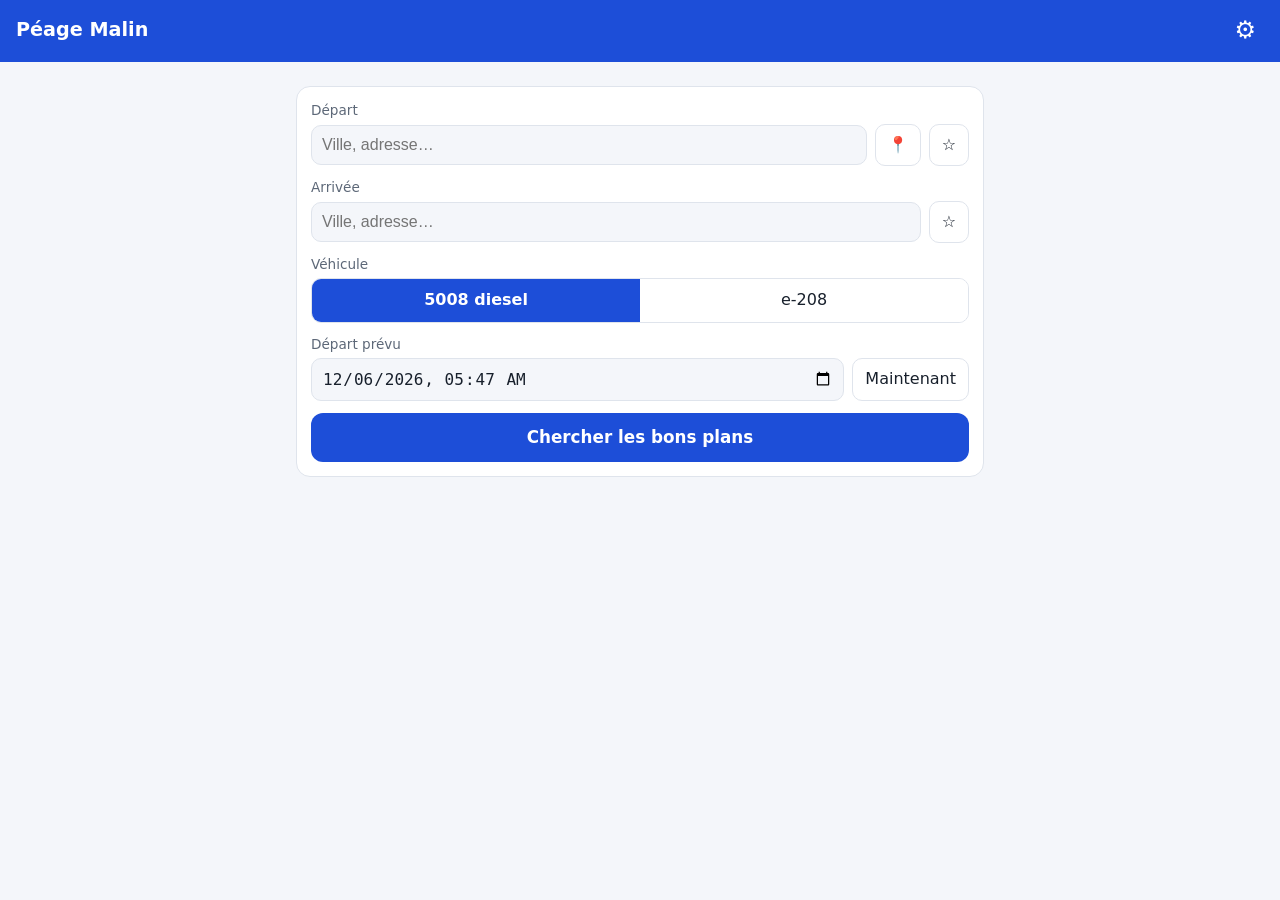
==== index.html @ e409fdcf "e-208 charge stopped automatically at 6:00 (always on Tempo red days, otherwise unless skipped from " ====
<!doctype html>
<html lang="fr">
<head>
<meta charset="utf-8">
<meta name="viewport" content="width=device-width, initial-scale=1, viewport-fit=cover">
<title>Péage Malin</title>
<meta name="description" content="Trouver les bons compromis entre péages, énergie et temps de trajet">
<meta name="theme-color" content="#1d4ed8">
<link rel="manifest" href="manifest.webmanifest">
<link rel="icon" href="icon.svg" type="image/svg+xml">
<link rel="apple-touch-icon" href="icon.svg">
<link rel="stylesheet" href="css/app.css">
</head>
<body>
<header class="top">
  <h1>Péage Malin</h1>
  <button id="btnSettings" class="icon-btn" aria-label="Réglages">⚙︎</button>
</header>

<main>
  <section id="enroute" class="card enroute hidden" aria-live="polite"></section>
  <section id="chargeCard" class="card chargecard hidden"></section>
  <section id="trips" class="card hidden">
    <h2>Mes trajets</h2>
    <div id="tripList"></div>
  </section>

  <form id="form" class="card" autocomplete="off">
    <label class="field">
      <span>Départ</span>
      <div class="row">
        <input id="from" type="text" placeholder="Ville, adresse…" required>
        <button type="button" id="btnHere" class="small-btn" title="Ma position" aria-label="Ma position">📍</button>
        <button type="button" id="btnSaveFrom" class="small-btn" title="Enregistrer ce lieu" aria-label="Enregistrer ce lieu">☆</button>
      </div>
      <ul class="suggest" id="fromSuggest"></ul>
      <div class="chips" id="fromChips"></div>
    </label>
    <label class="field">
      <span>Arrivée</span>
      <div class="row">
        <input id="to" type="text" placeholder="Ville, adresse…" required>
        <button type="button" id="btnSaveTo" class="small-btn" title="Enregistrer ce lieu" aria-label="Enregistrer ce lieu">☆</button>
      </div>
      <ul class="suggest" id="toSuggest"></ul>
      <div class="chips" id="toChips"></div>
    </label>
    <div class="field">
      <span>Véhicule</span>
      <div class="seg" id="vehSeg">
        <button type="button" data-v="diesel" class="on">5008 diesel</button>
        <button type="button" data-v="ev">e-208</button>
      </div>
    </div>
    <div id="evBox" class="evbox hidden">
      <div id="carLive" class="carlive hidden"></div>
      <label class="field inline"><span>🔋 Batterie au départ (%)</span><input id="evStart" type="number" min="5" max="100" step="5" inputmode="numeric"></label>
      <label class="field inline"><span>Batterie voulue à l'arrivée (%) <small>facultatif</small></span><input id="evArrive" type="number" min="0" max="90" step="5" inputmode="numeric" placeholder="8"></label>
      <label class="tick"><input id="evLunch" type="checkbox"> 🍽️ Déjeuner pendant une recharge</label>
      <label class="tick"><input id="evNoCharge" type="checkbox"> ♾️ Ignorer la recharge (autonomie illimitée)</label>
    </div>
    <label class="field">
      <span>Départ prévu</span>
      <div class="row">
        <input id="when" type="datetime-local">
        <button type="button" id="btnNow" class="small-btn">Maintenant</button>
      </div>
    </label>
    <button id="btnGo" class="primary" type="submit">Chercher les bons plans</button>
  </form>

  <section id="progress" class="card hidden" aria-live="polite">
    <div class="bar"><div id="barFill"></div></div>
    <p id="progressText">…</p>
  </section>

  <section id="error" class="card error hidden"></section>

  <section id="results" class="hidden">
    <div class="card" id="summary"></div>

    <div class="card">
      <h2>Combien de temps en plus j'accepte ?</h2>
      <input id="budget" type="range" min="0" max="90" step="5" value="30">
      <p id="budgetText" class="budget-text"></p>
      <div id="budgetRoute"></div>
    </div>

    <div class="card">
      <h2>Économie selon le temps perdu</h2>
      <div id="chart"></div>
      <p class="hint">Chaque point est un itinéraire « efficace » (aucun autre n'est à la fois plus rapide et moins cher). Touchez un point pour le voir.</p>
    </div>

    <div class="card">
      <h2>Tous les bons itinéraires</h2>
      <div id="list"></div>
    </div>
    <p class="hint center" id="footStats"></p>
  </section>
</main>

<dialog id="settings">
  <form method="dialog" class="settings" novalidate>
    <h2>Réglages</h2>
    <label class="field"><span>Clé TomTom (gratuite)</span><input id="sKey" type="text" spellcheck="false"></label>
    <label class="field"><span>Canal de ma voiture (e-208)</span><input id="sCar" type="text" spellcheck="false" autocapitalize="none" autocomplete="off" placeholder="pm-…"></label>
    <h3>5008 diesel</h3>
    <label class="field inline"><span>Consommation (L/100 km)</span><input id="sLper100" type="number" step="any"></label>
    <label class="field inline"><span>Prix du gazole (€/L)</span><input id="sDiesel" type="number" step="any"></label>
    <h3>e-208</h3>
    <label class="field inline"><span>Autoroute à 110, été (kWh/100 km)</span><input id="sKwhM" type="number" step="any"></label>
    <label class="field inline"><span>Autoroute à 110, hiver nov.–mars (kWh/100 km)</span><input id="sKwhMW" type="number" step="any"></label>
    <label class="field inline"><span>Autres routes (kWh/100 km)</span><input id="sKwhO" type="number" step="any"></label>
    <label class="field inline"><span>Batterie utile (kWh)</span><input id="sBatt" type="number" step="any"></label>
    <label class="field inline"><span>Électricité maison (€/kWh)</span><input id="sHome" type="number" step="any"></label>
    <label class="field inline"><span>Recharge rapide, réseau au prix inconnu (€/kWh)</span><input id="sFast" type="number" step="any"></label>
    <label class="field inline"><span>Durée du déjeuner (min)</span><input id="sLunch" type="number" step="any"></label>
    <label class="field inline"><span>Réserve minimum en roulant (%)</span><input id="sReserve" type="number" step="any"></label>
    <div class="row end">
      <button value="cancel" class="small-btn">Annuler</button>
      <button value="ok" id="sSave" class="primary small">Enregistrer</button>
    </div>
    <h3>Mes lieux</h3>
    <div id="placeList"></div>
    <p class="hint">Vos lieux, trajets, clé et réglages sont enregistrés uniquement sur ce téléphone (rien n'est envoyé
      à GitHub ni ailleurs). Pour chercher un itinéraire, seuls le départ et l'arrivée sont envoyés à TomTom.</p>
    <p class="hint">Tarifs péages classe 1 : <span id="dataVersion"></span></p>
  </form>
</dialog>

<script type="module" src="js/app.js"></script>
</body>
</html>
---- css/app.css ----
:root {
  --bg: #f4f6fa; --card: #ffffff; --text: #18202c; --muted: #5d6878; --line: #dfe4ec;
  --accent: #1d4ed8; --accent-text: #ffffff; --good: #15803d; --best: #b45309; --bad: #b91c1c;
  --chip: #eef2ff;
}
@media (prefers-color-scheme: dark) {
  :root:not([data-theme="light"]) {
    --bg: #0f141b; --card: #18202b; --text: #e8edf4; --muted: #9aa6b6; --line: #2a3442;
    --accent: #4f7cff; --accent-text: #ffffff; --good: #4ade80; --best: #fbbf24; --bad: #f87171; --chip: #1f2a3a;
  }
}
* { box-sizing: border-box; }
html, body { margin: 0; background: var(--bg); color: var(--text);
  font: 16px/1.4 system-ui, -apple-system, "Segoe UI", Roboto, sans-serif; }
main { max-width: 720px; margin: 0 auto; padding: 12px 16px 40px; }
.top { position: sticky; top: 0; z-index: 5; display: flex; align-items: center; justify-content: space-between;
  padding: 10px 16px; background: var(--accent); color: var(--accent-text); }
.top h1 { font-size: 1.2rem; margin: 0; }
.icon-btn { background: none; border: 0; color: inherit; font-size: 1.5rem; padding: 4px 8px; }
.card { background: var(--card); border: 1px solid var(--line); border-radius: 14px; padding: 14px; margin: 12px 0; }
h2 { font-size: 1.05rem; margin: 0 0 10px; }
h3 { font-size: .95rem; margin: 14px 0 4px; color: var(--muted); }
.field { display: block; margin-bottom: 12px; position: relative; }
.field > span { display: block; font-size: .85rem; color: var(--muted); margin-bottom: 4px; }
.field.inline { display: flex; align-items: center; justify-content: space-between; gap: 10px; margin-bottom: 8px; }
.field.inline span { margin: 0; }
.field.inline input { width: 90px; }
input[type=text], input[type=number], input[type=datetime-local], select { width: 100%; padding: 10px; font-size: 1rem;
  border: 1px solid var(--line); border-radius: 10px; background: var(--bg); color: var(--text); min-width: 0; }
.row { display: flex; gap: 8px; align-items: center; }
.row.end { justify-content: flex-end; }
button { font: inherit; cursor: pointer; }
.primary { width: 100%; padding: 13px; border: 0; border-radius: 12px; background: var(--accent); color: var(--accent-text);
  font-weight: 600; font-size: 1.05rem; }
.primary.small { width: auto; padding: 9px 16px; font-size: 1rem; }
.primary:disabled { opacity: .5; }
.small-btn { padding: 9px 12px; border: 1px solid var(--line); border-radius: 10px; background: var(--card); color: var(--text); white-space: nowrap; }
.seg { display: flex; border: 1px solid var(--line); border-radius: 10px; overflow: hidden; }
.seg button { flex: 1; padding: 10px; border: 0; background: var(--card); color: var(--text); }
.seg button.on { background: var(--accent); color: var(--accent-text); font-weight: 600; }
.suggest { list-style: none; margin: 2px 0 0; padding: 0; position: absolute; left: 0; right: 0; z-index: 4;
  background: var(--card); border: 1px solid var(--line); border-radius: 10px; max-height: 240px; overflow: auto; }
.suggest:empty { display: none; }
.suggest li { padding: 10px; border-bottom: 1px solid var(--line); font-size: .9rem; }
.hidden { display: none !important; }
.bar { height: 8px; background: var(--line); border-radius: 4px; overflow: hidden; }
#barFill { height: 100%; width: 0; background: var(--accent); transition: width .3s; }
#progressText { margin: 8px 0 0; color: var(--muted); font-size: .9rem; }
.error { border-color: var(--bad); color: var(--bad); }
.hint { color: var(--muted); font-size: .82rem; margin: 8px 0 0; }
.center { text-align: center; }
.big { font-size: 1.6rem; font-weight: 700; }
.route { border: 1px solid var(--line); border-radius: 12px; padding: 12px; margin-bottom: 10px; }
.route.sel { outline: 2px solid var(--accent); }
.route .head { display: flex; justify-content: space-between; align-items: baseline; gap: 8px; }
.route .save { font-size: 1.25rem; font-weight: 700; color: var(--good); }
.route .lost { font-weight: 600; }
.route .label { margin: 6px 0; }
.route .meta { color: var(--muted); font-size: .85rem; }
.route .actions { display: flex; gap: 8px; margin-top: 10px; flex-wrap: wrap; }
.route .actions a, .route .actions button { flex: 1; text-align: center; padding: 9px; border-radius: 10px; text-decoration: none;
  border: 1px solid var(--line); background: var(--card); color: var(--text); font-size: .92rem; }
.route .actions a.gm { background: var(--accent); color: var(--accent-text); border-color: var(--accent); font-weight: 600; }
.badge { display: inline-block; font-size: .78rem; font-weight: 700; padding: 2px 8px; border-radius: 99px; background: var(--chip); }
.badge.best { color: var(--best); }
.badge.free { color: var(--good); }
.details { margin-top: 8px; font-size: .85rem; color: var(--muted); }
.details li { margin: 2px 0; }
input[type=range] { width: 100%; accent-color: var(--accent); }
.budget-text { font-weight: 600; margin: 6px 0 10px; }
#chart svg { width: 100%; height: auto; display: block; }
#chart .pt { cursor: pointer; }
dialog { border: 0; border-radius: 16px; padding: 0; width: min(92vw, 460px); background: var(--card); color: var(--text); }
dialog::backdrop { background: rgba(0, 0, 0, .45); }
.settings { padding: 16px; }
.chips { display: flex; flex-wrap: wrap; gap: 6px; margin-top: 6px; }
.chips:empty { display: none; }
.chip { border: 1px solid var(--line); background: var(--chip); color: var(--text); border-radius: 99px; padding: 5px 12px; font-size: .88rem; }
.split { color: var(--muted); font-size: .85rem; margin-top: 2px; }
.trip { border: 1px solid var(--line); border-radius: 12px; padding: 12px; margin-bottom: 10px; }
.trip .name { font-weight: 700; }
.trip .actions { display: flex; gap: 8px; margin-top: 10px; flex-wrap: wrap; }
.trip .actions a, .trip .actions button { flex: 1; text-align: center; padding: 9px; border-radius: 10px; text-decoration: none;
  border: 1px solid var(--line); background: var(--card); color: var(--text); font-size: .92rem; min-width: 30%; }
.trip .actions .primary-act { background: var(--accent); color: var(--accent-text); border-color: var(--accent); font-weight: 600; }
.check { margin-top: 10px; padding: 10px; border-radius: 10px; background: var(--bg); font-size: .9rem; }
.check b { display: block; margin-bottom: 4px; }
.check.ok b { color: var(--good); } .check.warn b { color: var(--best); } .check.bad b { color: var(--bad); }
.check p { margin: 3px 0; }
.place { display: flex; justify-content: space-between; align-items: center; gap: 8px; padding: 6px 0; border-bottom: 1px solid var(--line); font-size: .92rem; }
.place span { overflow: hidden; text-overflow: ellipsis; }
.del { border: 1px solid var(--line); background: var(--card); color: var(--bad); border-radius: 8px; padding: 4px 10px; }

.evbox { margin: -4px 0 12px; padding: 10px 12px; border: 1px solid var(--line); border-radius: 10px; }
.evbox .field.inline { margin-bottom: 8px; }
.tick { display: flex; align-items: center; gap: 8px; font-size: .92rem; margin: 6px 0; }
.tick input { width: 20px; height: 20px; }
.charge { margin-top: 6px; padding: 8px 10px; border-radius: 10px; background: var(--bg); font-size: .85rem; }
.charge p { margin: 2px 0; }
.charge .warn { color: var(--bad); }
.evbox .field.inline input { width: 80px; flex: none; }
.carlive { font-size: .88rem; margin-bottom: 8px; padding-bottom: 8px; border-bottom: 1px solid var(--line); }
.carlive p { margin: 2px 0; }
.carlive .big { font-size: 1.05rem; }
.carlive .old { color: var(--muted); }
.route .actions.two .fav { flex-basis: 100%; }
.route .actions .gms { display: contents; }

/* "En route" battery check (D-037) */
.enroute { border-left: 6px solid var(--good); }
.enroute.juste { border-left-color: var(--best); }
.enroute.non { border-left-color: var(--bad); }
.enroute h2 { margin: 0 0 6px; font-size: 1.15rem; }
.enroute p { margin: 4px 0; font-size: .92rem; }
.enroute .first { font-size: 1rem; font-weight: 600; }
.enroute .old { color: var(--muted); font-size: .82rem; }
.enroute .actions { display: flex; gap: 8px; margin-top: 10px; flex-wrap: wrap; }
.enroute .actions button, .enroute .actions a { flex: 1; padding: 9px; border-radius: 10px; border: 1px solid var(--line);
  background: var(--card); color: var(--text); font-size: .9rem; text-align: center; text-decoration: none; }
.enroute .ntfy { margin-top: 10px; padding: 8px 10px; border-radius: 10px; background: var(--bg); font-size: .85rem; }
.enroute code { word-break: break-all; }
.follow { background: var(--chip) !important; font-weight: 600; }

/* charge stop at 6:00 (D-038) */
.chargecard p { margin: 4px 0; font-size: .92rem; }
.chargecard .old { color: var(--muted); font-size: .82rem; }
.chargecard.red { border-left: 6px solid var(--bad); }
.chargecard button { margin-top: 8px; width: 100%; padding: 9px; border-radius: 10px; border: 1px solid var(--line);
  background: var(--card); color: var(--text); font-size: .9rem; }
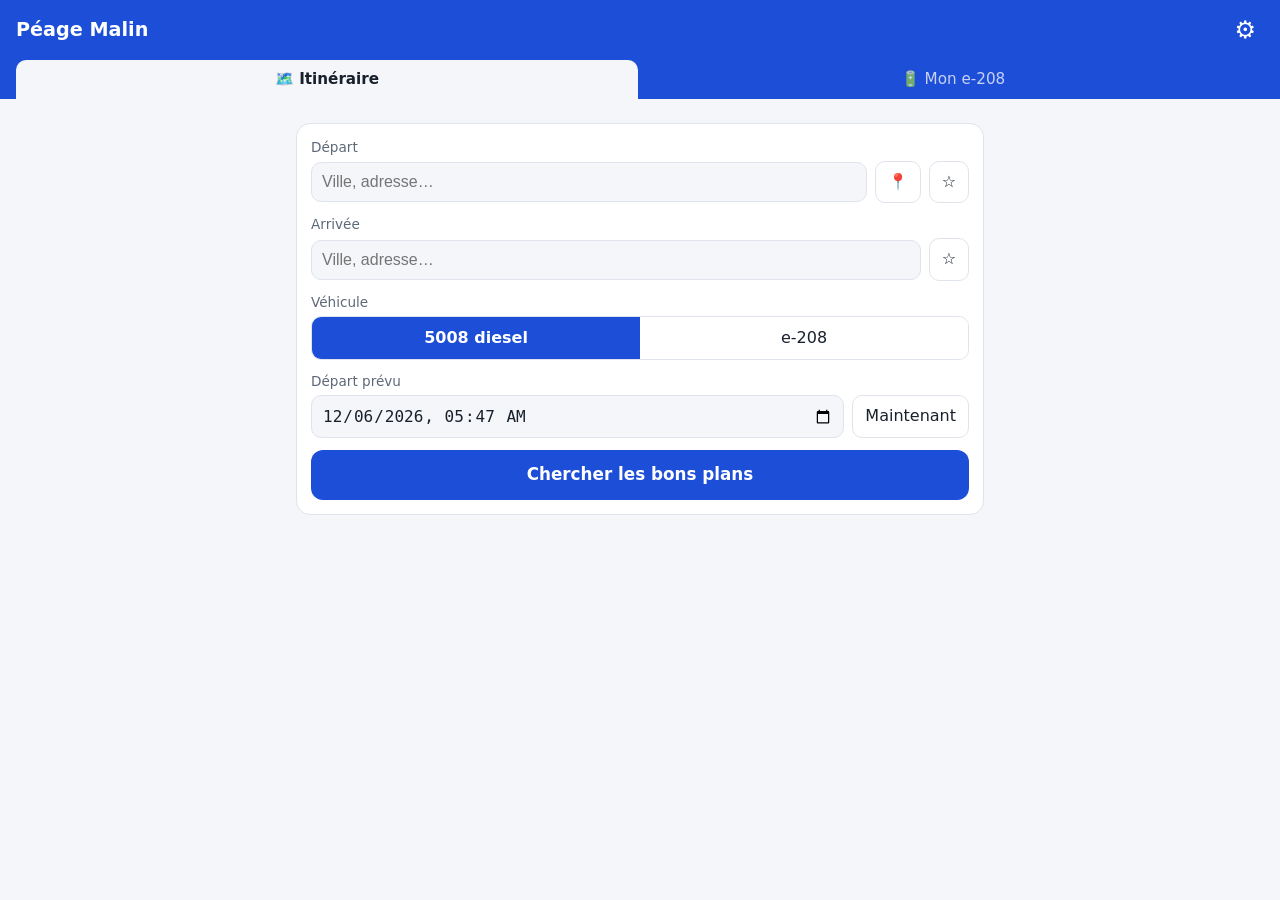
==== commit b87f93dd: "App split in two tabs: route planner / my e-208 (car status, En route check, charge card), app v19 C" ====
--- a/index.html
+++ b/index.html
@@ -15,11 +15,23 @@
 <header class="top">
   <h1>Péage Malin</h1>
   <button id="btnSettings" class="icon-btn" aria-label="Réglages">⚙︎</button>
+  <nav class="tabs" role="tablist">
+    <button type="button" role="tab" id="tabBtnRoute" data-tab="route" class="on">🗺️ Itinéraire</button>
+    <button type="button" role="tab" id="tabBtnCar" data-tab="car">🔋 Mon e-208 <span id="tabDot" class="dot hidden"></span></button>
+  </nav>
 </header>
 
 <main>
+<div id="tabCar" class="tab hidden" role="tabpanel">
   <section id="enroute" class="card enroute hidden" aria-live="polite"></section>
+  <section id="carCard" class="card carcard">
+    <h2>Ma voiture</h2>
+    <div id="carLive" class="carlive"></div>
+  </section>
   <section id="chargeCard" class="card chargecard hidden"></section>
+</div>
+
+<div id="tabRoute" class="tab" role="tabpanel">
   <section id="trips" class="card hidden">
     <h2>Mes trajets</h2>
     <div id="tripList"></div>
@@ -53,7 +65,7 @@
       </div>
     </div>
     <div id="evBox" class="evbox hidden">
-      <div id="carLive" class="carlive hidden"></div>
+      <p id="carMini" class="carmini hidden"></p>
       <label class="field inline"><span>🔋 Batterie au départ (%)</span><input id="evStart" type="number" min="5" max="100" step="5" inputmode="numeric"></label>
       <label class="field inline"><span>Batterie voulue à l'arrivée (%) <small>facultatif</small></span><input id="evArrive" type="number" min="0" max="90" step="5" inputmode="numeric" placeholder="8"></label>
       <label class="tick"><input id="evLunch" type="checkbox"> 🍽️ Déjeuner pendant une recharge</label>
@@ -98,6 +110,7 @@
     </div>
     <p class="hint center" id="footStats"></p>
   </section>
+</div>
 </main>
 
 <dialog id="settings">
--- a/css/app.css
+++ b/css/app.css
@@ -15,7 +15,15 @@
 main { max-width: 720px; margin: 0 auto; padding: 12px 16px 40px; }
 .top { position: sticky; top: 0; z-index: 5; display: flex; align-items: center; justify-content: space-between;
   padding: 10px 16px; background: var(--accent); color: var(--accent-text); }
+.top { flex-wrap: wrap; padding-bottom: 0; }
 .top h1 { font-size: 1.2rem; margin: 0; }
+.tabs { flex-basis: 100%; display: flex; gap: 4px; margin-top: 8px; }
+.tabs button { flex: 1; padding: 9px 6px; border: 0; border-radius: 10px 10px 0 0; background: transparent;
+  color: var(--accent-text); opacity: .75; font-size: .95rem; }
+.tabs button.on { background: var(--bg); color: var(--text); opacity: 1; font-weight: 600; }
+.tabs .dot { display: inline-block; width: 8px; height: 8px; border-radius: 50%; background: var(--good); vertical-align: middle; }
+.tabs .dot.juste { background: var(--best); } .tabs .dot.non { background: var(--bad); }
+.carmini { font-size: .85rem; color: var(--muted); margin: 0 0 8px; }
 .icon-btn { background: none; border: 0; color: inherit; font-size: 1.5rem; padding: 4px 8px; }
 .card { background: var(--card); border: 1px solid var(--line); border-radius: 14px; padding: 14px; margin: 12px 0; }
 h2 { font-size: 1.05rem; margin: 0 0 10px; }
@@ -99,7 +107,7 @@
 .charge p { margin: 2px 0; }
 .charge .warn { color: var(--bad); }
 .evbox .field.inline input { width: 80px; flex: none; }
-.carlive { font-size: .88rem; margin-bottom: 8px; padding-bottom: 8px; border-bottom: 1px solid var(--line); }
+.carlive { font-size: .9rem; }
 .carlive p { margin: 2px 0; }
 .carlive .big { font-size: 1.05rem; }
 .carlive .old { color: var(--muted); }
@@ -124,6 +132,8 @@
 /* charge stop at 6:00 (D-038) */
 .chargecard p { margin: 4px 0; font-size: .92rem; }
 .chargecard .old { color: var(--muted); font-size: .82rem; }
+.chargecard .nowbtns { display: flex; gap: 8px; }
+.chargecard .nowbtns button { flex: 1; }
 .chargecard.red { border-left: 6px solid var(--bad); }
 .chargecard button { margin-top: 8px; width: 100%; padding: 9px; border-radius: 10px; border: 1px solid var(--line);
   background: var(--card); color: var(--text); font-size: .9rem; }
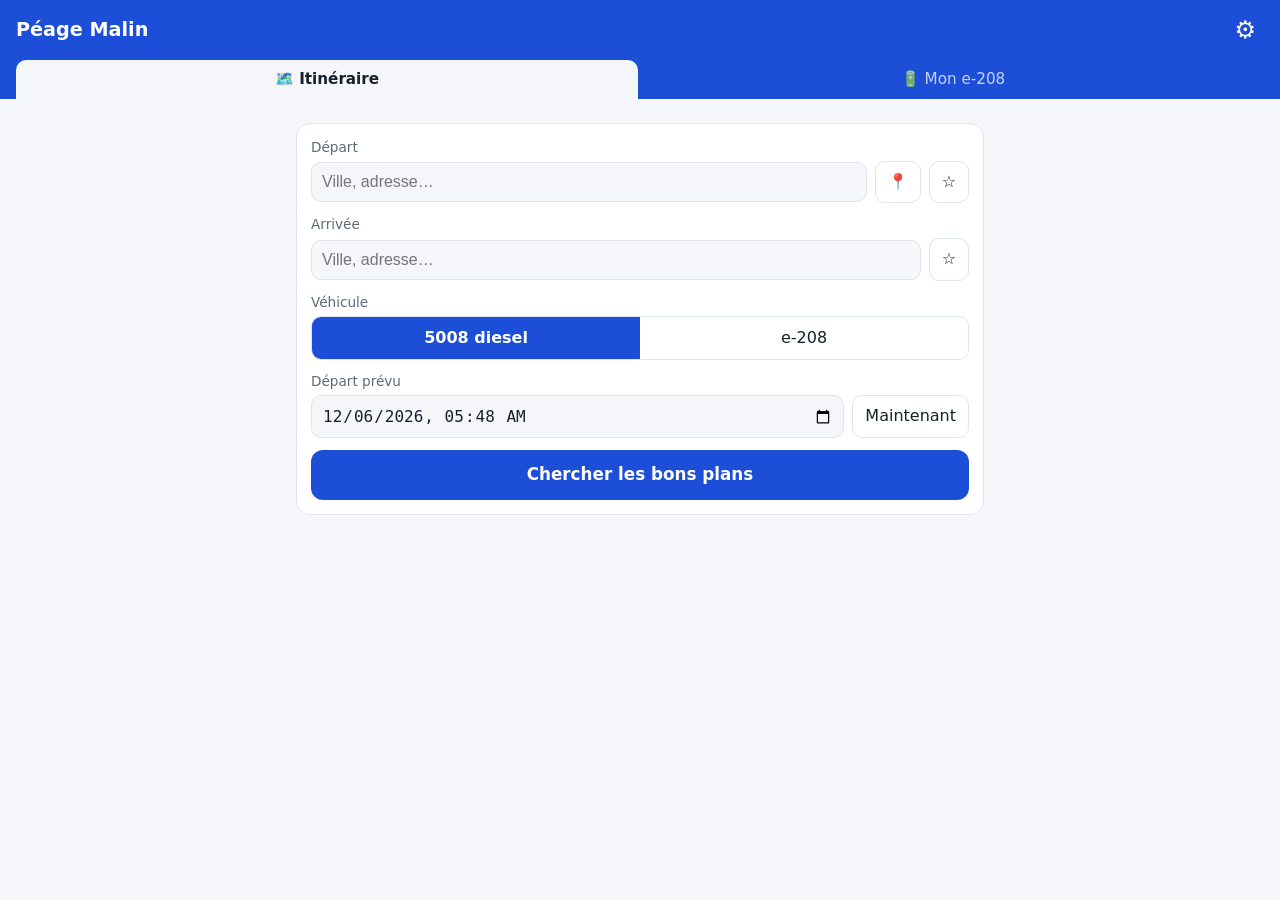
==== commit 3e938582: "e-208: usual departure battery (100 %) instead of the car's current level for later departures, char" ====
--- a/index.html
+++ b/index.html
@@ -66,8 +66,8 @@
     </div>
     <div id="evBox" class="evbox hidden">
       <p id="carMini" class="carmini hidden"></p>
-      <label class="field inline"><span>🔋 Batterie au départ (%)</span><input id="evStart" type="number" min="5" max="100" step="5" inputmode="numeric"></label>
-      <label class="field inline"><span>Batterie voulue à l'arrivée (%) <small>facultatif</small></span><input id="evArrive" type="number" min="0" max="90" step="5" inputmode="numeric" placeholder="8"></label>
+      <label class="field inline"><span>🔋 Batterie au départ (%)</span><input id="evStart" type="number" min="1" max="100" step="1" inputmode="numeric"></label>
+      <label class="field inline"><span>Batterie voulue à l'arrivée (%) <small>facultatif</small></span><input id="evArrive" type="number" min="0" max="90" step="1" inputmode="numeric" placeholder="8"></label>
       <label class="tick"><input id="evLunch" type="checkbox"> 🍽️ Déjeuner pendant une recharge</label>
       <label class="tick"><input id="evNoCharge" type="checkbox"> ♾️ Ignorer la recharge (autonomie illimitée)</label>
     </div>
@@ -130,6 +130,7 @@
     <label class="field inline"><span>Recharge rapide, réseau au prix inconnu (€/kWh)</span><input id="sFast" type="number" step="any"></label>
     <label class="field inline"><span>Durée du déjeuner (min)</span><input id="sLunch" type="number" step="any"></label>
     <label class="field inline"><span>Réserve minimum en roulant (%)</span><input id="sReserve" type="number" step="any"></label>
+    <label class="field inline"><span>Batterie au départ quand la voiture a chargé (%)</span><input id="sUsual" type="number" min="20" max="100" step="1"></label>
     <div class="row end">
       <button value="cancel" class="small-btn">Annuler</button>
       <button value="ok" id="sSave" class="primary small">Enregistrer</button>
@@ -137,7 +138,7 @@
     <h3>Mes lieux</h3>
     <div id="placeList"></div>
     <p class="hint">Vos lieux, trajets, clé et réglages sont enregistrés uniquement sur ce téléphone (rien n'est envoyé
-      à GitHub ni ailleurs). Pour chercher un itinéraire, seuls le départ et l'arrivée sont envoyés à TomTom.</p>
+      à GitHub ni ailleurs). Pour chercher un itinéraire, seuls le départ et l'arrivée sont envoyés à TomTom (et, pour l'e-208, leur position arrondie à ~10 km à Open-Meteo pour la température et le vent prévus, ainsi que le tracé des itinéraires retenus pour le relief).</p>
     <p class="hint">Tarifs péages classe 1 : <span id="dataVersion"></span></p>
   </form>
 </dialog>
--- a/css/app.css
+++ b/css/app.css
@@ -125,6 +125,8 @@
 .enroute .actions { display: flex; gap: 8px; margin-top: 10px; flex-wrap: wrap; }
 .enroute .actions button, .enroute .actions a { flex: 1; padding: 9px; border-radius: 10px; border: 1px solid var(--line);
   background: var(--card); color: var(--text); font-size: .9rem; text-align: center; text-decoration: none; }
+.chargecard .ntfy { margin-top: 10px; padding: 8px 10px; border-radius: 10px; background: var(--bg); font-size: .85rem; }
+.chargecard .ntfy code { word-break: break-all; }
 .enroute .ntfy { margin-top: 10px; padding: 8px 10px; border-radius: 10px; background: var(--bg); font-size: .85rem; }
 .enroute code { word-break: break-all; }
 .follow { background: var(--chip) !important; font-weight: 600; }
